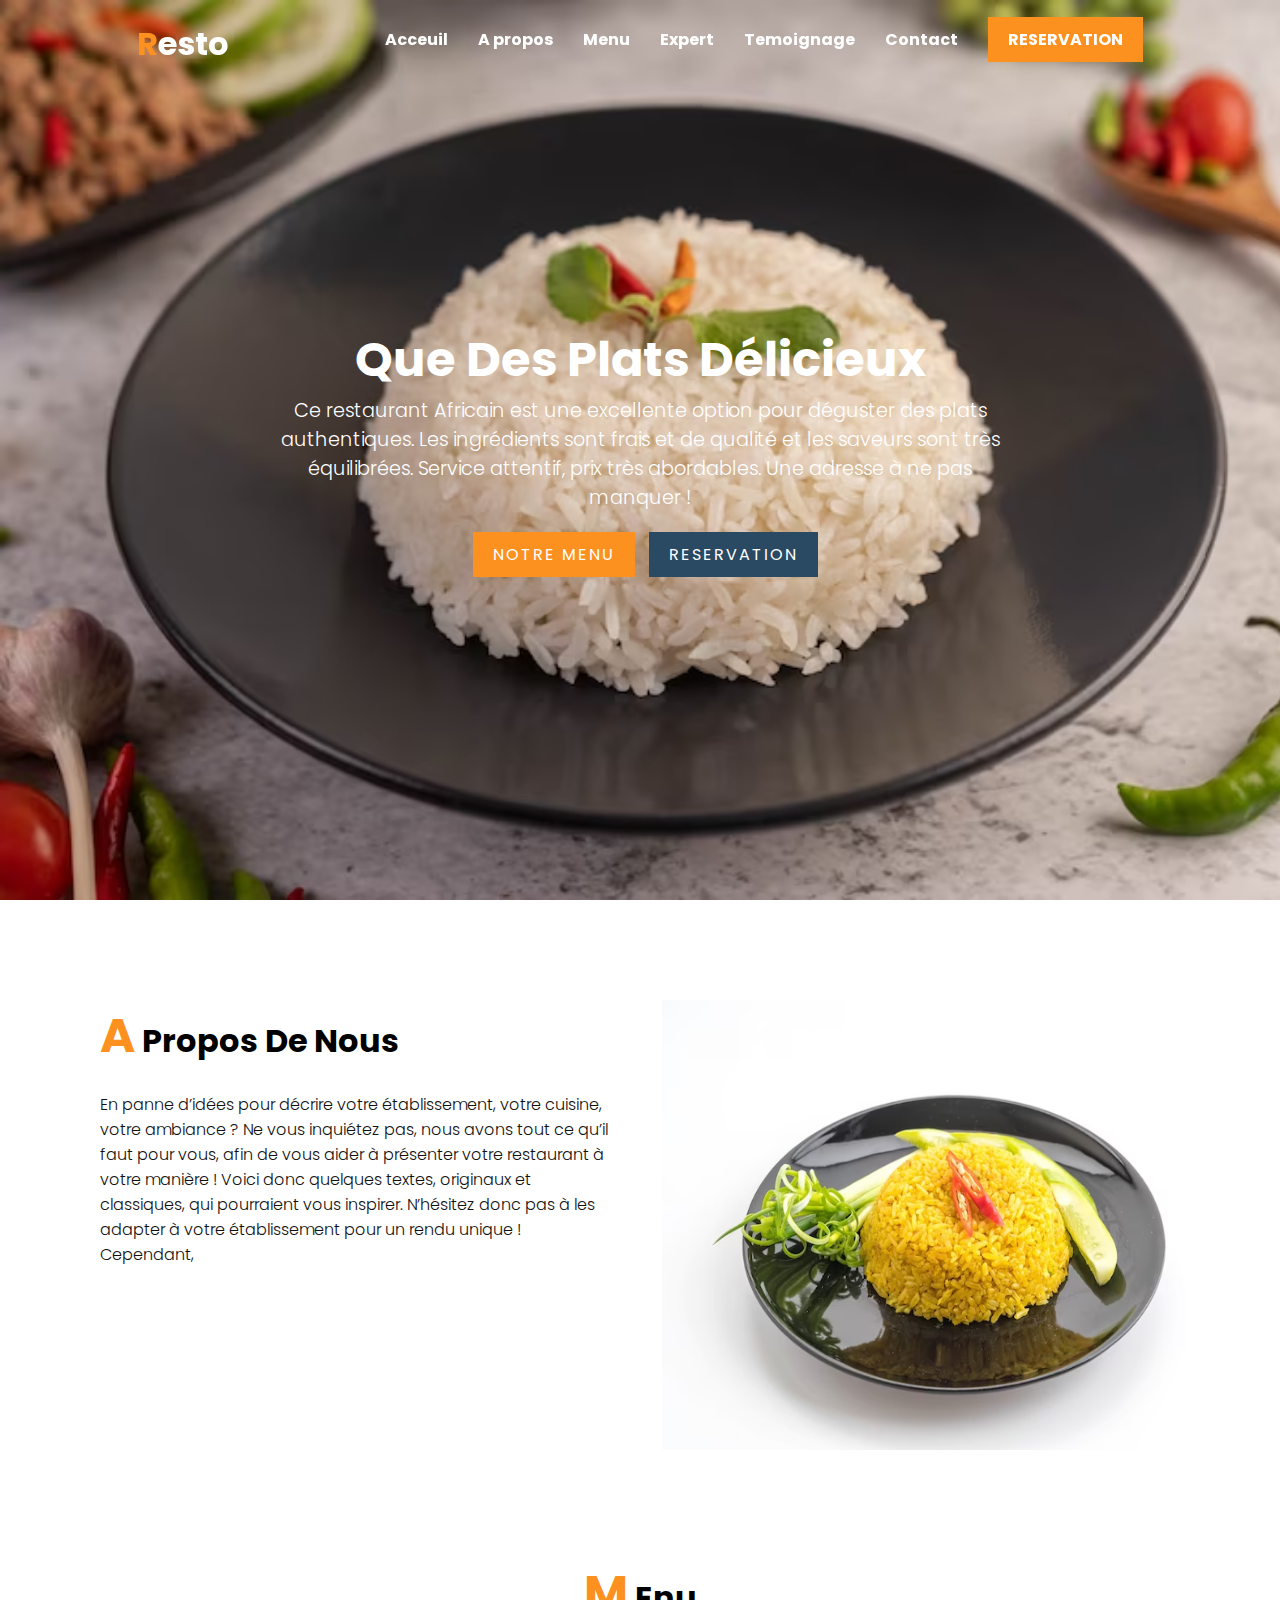
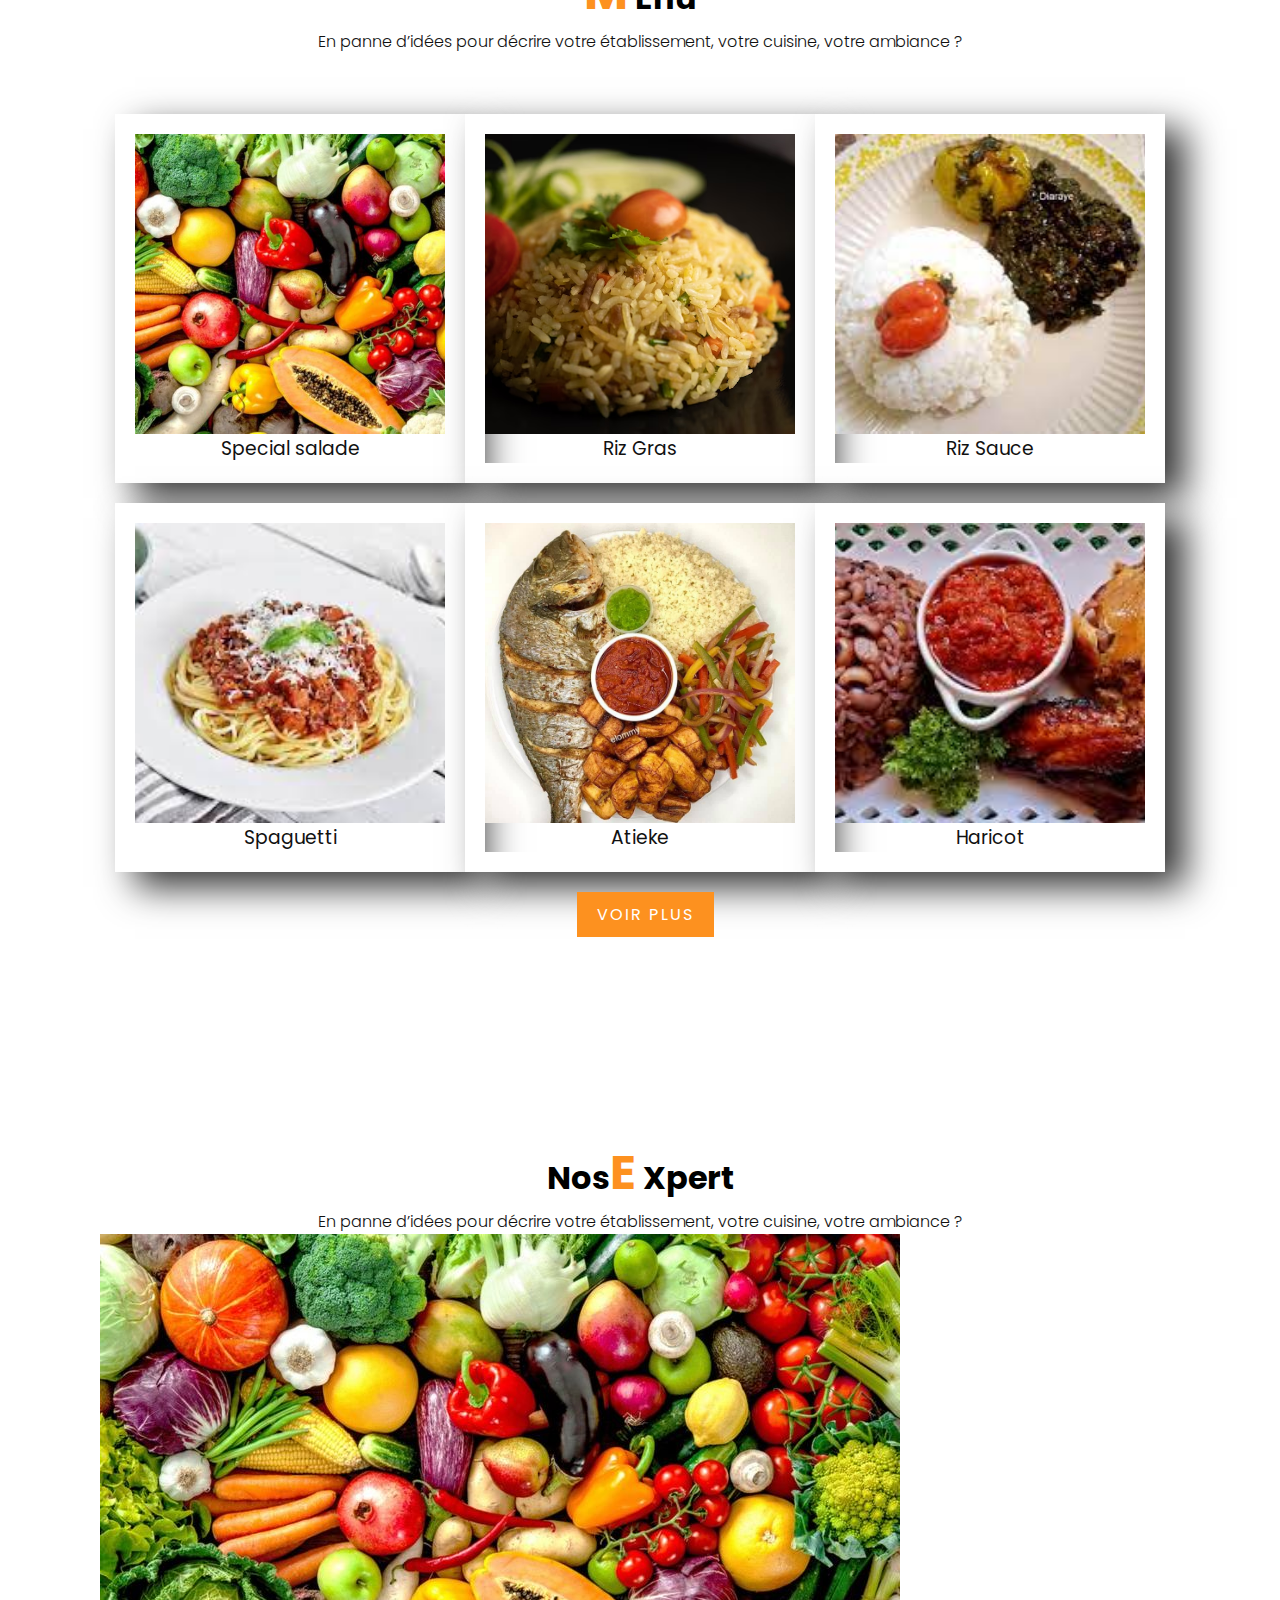
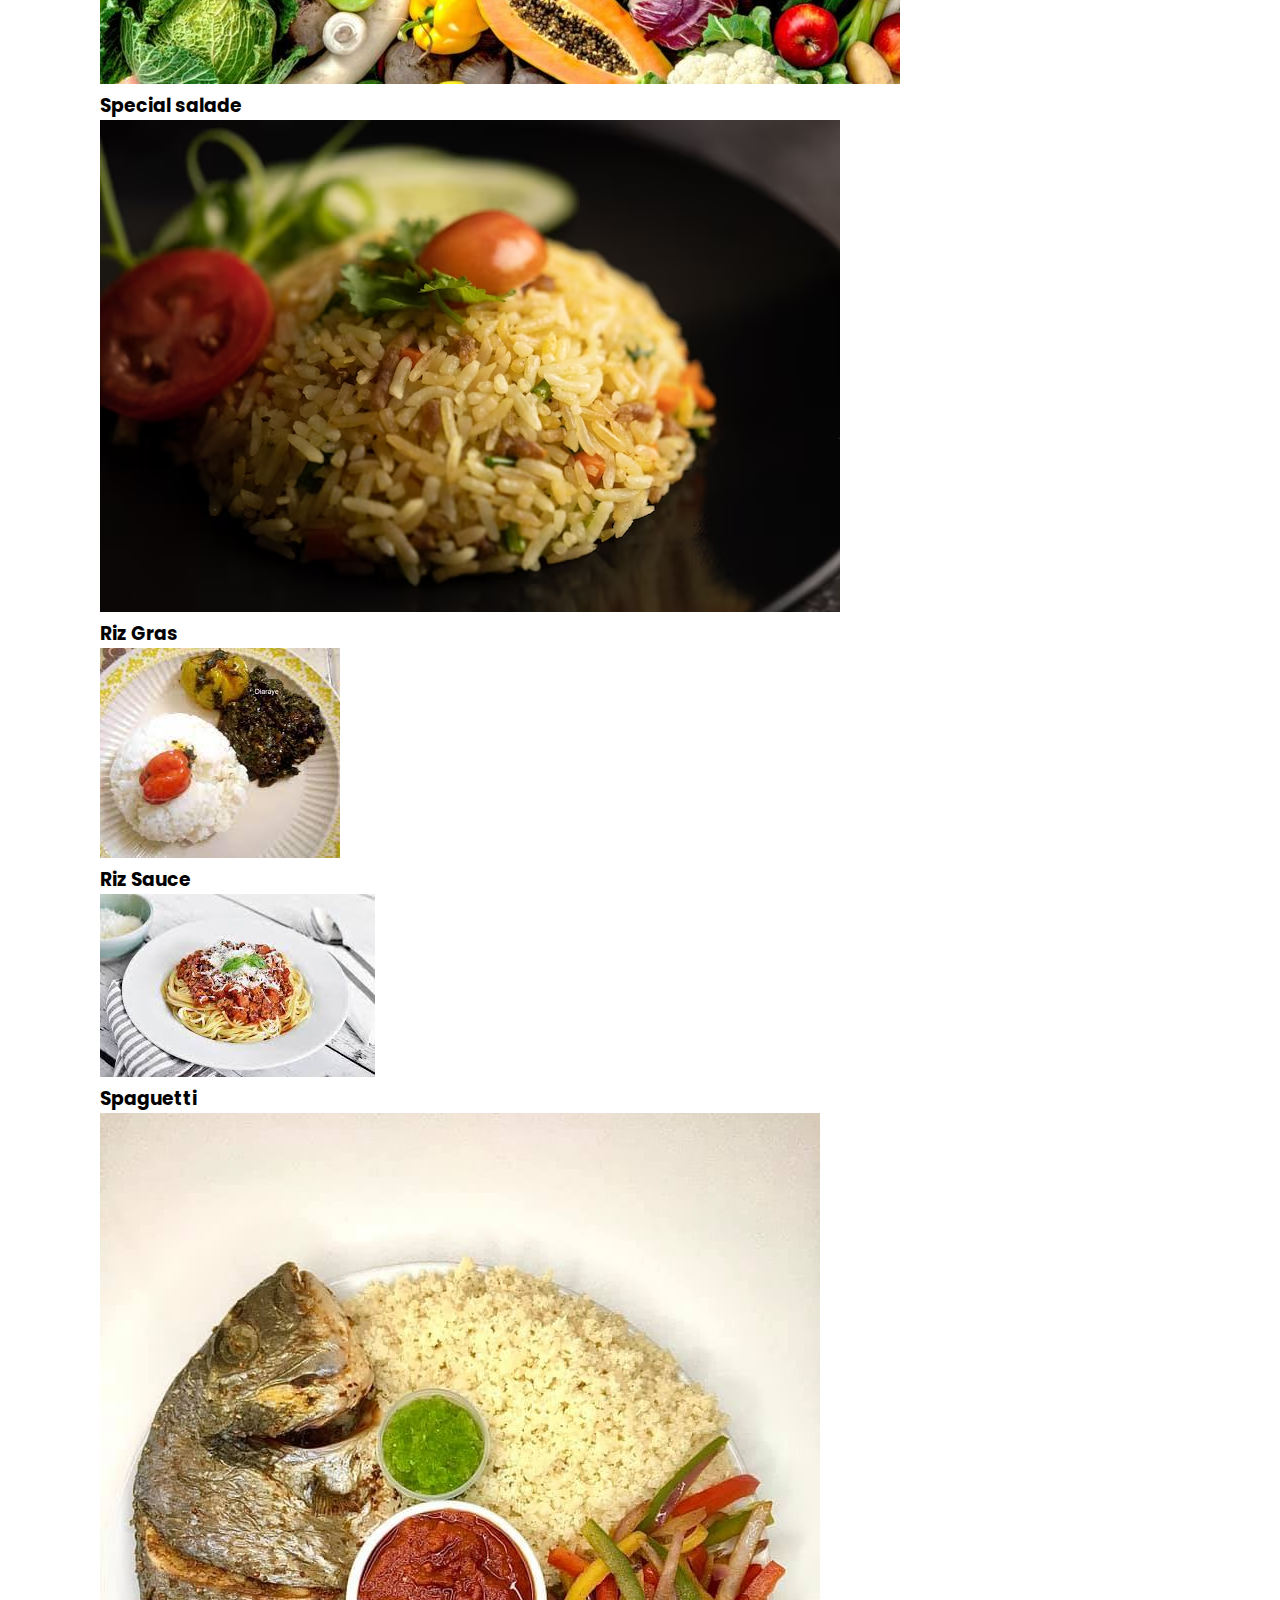
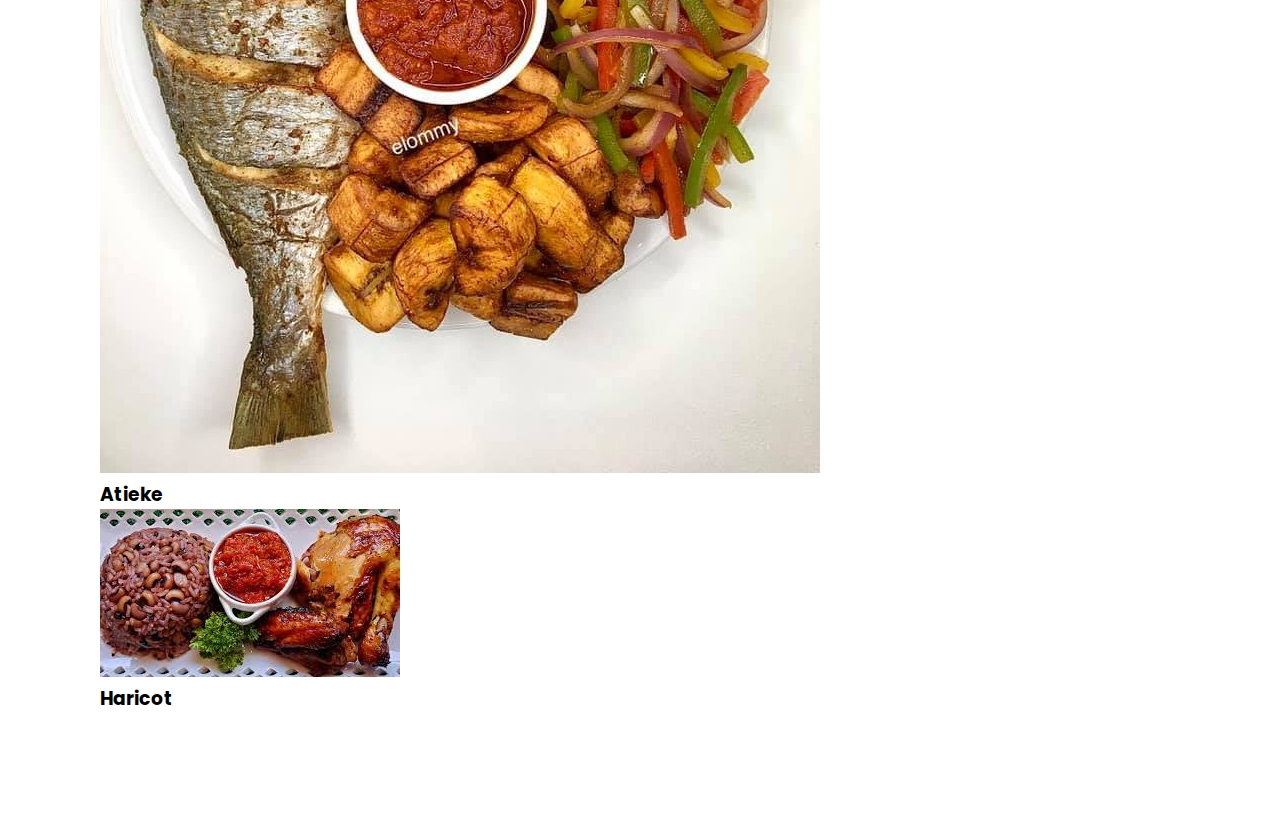
==== index.html @ b6ad1ed8 "project init" ====
<!DOCTYPE html>
<html lang="en">
<head>
    <meta charset="UTF-8">
    <meta name="viewport" content="width=device-width, initial-scale=1.0">
    <link rel="stylesheet" href="style.css">
    <link rel="preconnect" href="https://fonts.googleapis.com">
    <link rel="preconnect" href="https://fonts.gstatic.com" crossorigin>
    <link href="https://fonts.googleapis.com/css2?family=Poppins:wght@200;300;400;500;600;700&display=swap" rel="stylesheet">
    <title>Resto</title>
</head>
<body>

    <header>
        <a href="#" class="logo"><span>R</span>esto</a>
        <ul class="navbar">
            <li><a href="#">Acceuil</a></li>
            <li><a href="#">A propos</a></li>
            <li><a href="#">Menu</a></li>
            <li><a href="#">Expert</a></li>
            <li><a href="#">Temoignage</a></li>            
            <li><a href="#">Contact</a></li>            
            <a href="#" class="btn-reserve">Reservation</a>
        </ul>
    </header>
    <section class="banniere" id="banniere">
        <div class="contenu">
            <h2>Que des plats Délicieux</h2>
            <p>Ce restaurant Africain est une excellente option pour déguster des plats authentiques. Les ingrédients sont frais et de qualité et les saveurs sont très équilibrées. Service attentif, prix très abordables. Une adresse à ne pas manquer !</p>
            <a href="#" class="btn-1">Notre Menu</a>
            <a href="#" class="btn-2">Reservation</a>
        </div>
    </section>
    <section class="apropos" id="apropos">
        <div class="row">
            <div class="col50">
                <h2 class="titre-text"><span>A</span> propos De Nous</h2>
                <p>En panne d’idées pour décrire votre établissement, votre cuisine, votre ambiance ? Ne vous inquiétez pas, nous avons tout ce qu’il faut pour vous, afin de vous aider à présenter votre restaurant à votre manière ! Voici donc quelques textes, originaux et classiques, qui pourraient vous inspirer. N’hésitez donc pas à les adapter à votre établissement pour un rendu unique ! Cependant,</p>
            </div>
            <div class="col50">
                <div class="img" >
                    <img src="riz_jaune.avif" alt="image">
                </div>
            </div>
        </div>
    </section>
    <section class="menu" id="menu">
        <div class="titre">
            <h2 class="titre-text"><span>M</span> enu</h2>
            <p>En panne d’idées pour décrire votre établissement, votre cuisine, votre ambiance ? </p>
        </div>
        <div class="contenu">
            <div class="box">
                <div class="imbox">
                    <img src="dessert.jpg" alt="">
                </div>
                <div class="text">
                    <h3>Special salade</h3>
                </div>
            </div>
            <div class="box">
                <div class="imbox">
                    <img src="riz.avif" alt="">
                </div>
                <div class="text">
                    <h3>Riz Gras </h3>
                </div>
            </div>
            <div class="box">
                <div class="imbox">
                    <img src="sauce feuille.jpg" alt="">
                </div>
                <div class="text">
                    <h3>Riz Sauce</h3>
                </div>
            </div>
            <div class="box">
                <div class="imbox">
                    <img src="spaguetti.jpg" alt="">
                </div>
                <div class="text">
                    <h3>Spaguetti</h3>
                </div>
            </div>
            <div class="box">
                <div class="imbox">
                    <img src="atieke.jpg" alt="">
                </div>
                <div class="text">
                    <h3>Atieke</h3>
                </div>
            </div>
            <div class="box">
                <div class="imbox">
                    <img src="haricot.jpg" alt="">
                </div>
                <div class="text">
                    <h3>Haricot</h3>
                </div>
            </div>
            <!-- <div class="box"> 
                    <img src="gonre.png" alt="">
                </div>
                <div class="text">
                    <h3>Du Gonré</h3>
                </div>
            </div>
            <div class="box">
                <div class="imbox">
                    <img src="gnonkon.jpg" alt="">
                </div>
                <div class="text">
                    <h3>Main loko</h3>
                </div>
            </div>-->
        </div>
        </div>
        </div>
    </div>
    <div class="titre">
        <a href="#" class="btn-1">Voir Plus</a>
    </div>
    </section>
    <section class="Expert" id="expert">
        <div class="titre">
            <h2 class="titre-text">Nos<span>E</span> xpert</h2>
            <p>En panne d’idées pour décrire votre établissement, votre cuisine, votre ambiance ? </p>
        </div>
        <div class="contenu">
            <div class="box">
                <div class="imbox">
                    <img src="dessert.jpg" alt="">
                </div>
                <div class="text">
                    <h3>Special salade</h3>
                </div>
            </div>
            <div class="box">
                <div class="imbox">
                    <img src="riz.avif" alt="">
                </div>
                <div class="text">
                    <h3>Riz Gras </h3>
                </div>
            </div>
            <div class="box">
                <div class="imbox">
                    <img src="sauce feuille.jpg" alt="">
                </div>
                <div class="text">
                    <h3>Riz Sauce</h3>
                </div>
            </div>
            <div class="box">
                <div class="imbox">
                    <img src="spaguetti.jpg" alt="">
                </div>
                <div class="text">
                    <h3>Spaguetti</h3>
                </div>
            </div>
            <div class="box">
                <div class="imbox">
                    <img src="atieke.jpg" alt="">
                </div>
                <div class="text">
                    <h3>Atieke</h3>
                </div>
            </div>
            <div class="box">
                <div class="imbox">
                    <img src="haricot.jpg" alt="">
                </div>
                <div class="text">
                    <h3>Haricot</h3>
                </div>
            </div>
        </div>
    </div>
    </div>
</div>


</body>
</html>
---- style.css ----
*{
    margin: 0;
    padding: 0;
    box-sizing: border-box;
    font-family: 'poppins', sans-serif;
    scroll-behavior: smooth;
}


p{
    font-weight: 300;
    color: #111;
}

header{
    position: fixed;
    top: 0%;
    left: 0%;
    padding: 20px 10px;
    width: 100%;
    z-index: 1;
    display: flex;
    justify-content: space-evenly;
    align-items: center;
    transition: 0.5s;

}

.logo{
     color: #fff;
    font-weight: bold;
    font-size: 2em;
    text-decoration: none;
}

.logo span{
    color: #fd911f ;
}

.navbar{
    display: flex;
    position: relative;  
}

.navbar li{
    list-style: none;   
}
.navbar a{
    color: #fff; 
    text-decoration: none;
    margin-left: 30px;
    font-weight: 700;

}
.btn-reserve{
    padding: 10px 20px;
    background: #fd911f;
    margin-top: -10px;
    text-transform: uppercase;  
}

.btn-reserve:hover{
    background: #d87718;
    transition: ease-out;
}

header .navbar li a:hover{
    color: #fd911f;
    border-bottom: 2px solid #fd911f ;
}

.banniere{
    position: relative;
    width: 100%;
    min-height: 100vh;
    display: flex;
    justify-content: center;
    align-items: center;
    background-image: url(riz_blanc.avif);
    background-size: cover;
}

.banniere .contenu{
    max-width: 70%;
    text-align: center;
}

.banniere .contenu h2{
    color: #fff;
    font-size: 3em;
    text-transform: capitalize;
}
.contenu p:nth-child(2){
    color: #fff;
    font-size: 1.2em;
}
.btn-1{
    font-size: 1em;
    color: #fff;
    background: #fd911f;
    padding: 10px 20px;
    display: inline-block;
    margin-top: 20px;
    text-transform: uppercase;
    text-decoration: none;
    letter-spacing: 2px;
    transition: 0.5s;
    margin-left: 10px;
}


.btn-2{
    font-size: 1em;
    color: #fff;
    background: #2a4963;
    padding: 10px 20px;
    display: inline-block;
    margin-top: 20px;
    text-transform: uppercase;
    text-decoration: none;
    letter-spacing: 2px;
    transition: 0.5s;
    margin-left: 10px;
}

.btn-1:hover{
    letter-spacing: 4px;
}

section{
    padding: 100px;
}

.row{
    position: relative;
    width: 100%;
    display: flex;
    justify-content: space-between;  
}
.row .col50{
    position:relative;
    width: 48%;
    justify-content: center;
    align-items: center;
}
.row .col50 h2{
    margin-bottom: 20px; 
}
.titre-text{
    color: #000;
    font-size: 2em;
    font-weight: 300px;
    text-transform: capitalize;
}

.titre-text span{
    color: #fd911f;
    font-size: 1.5em;
    font-weight: 700px;
}
.row .col50 img{
    height: 450px;
    width: 600px;
    position: relative;
}

.titre{
    display: flex;
    width: 100%;
    justify-content: center;
    align-items: center;
     flex-direction: column; 
}

.menu{
    margin-top: -100px;
}

.menu .contenu{
    display: flex;
    justify-content: center;
    flex-wrap:wrap;
    margin-top: 40px;
}

.menu .contenu .box{
    width: 350px;
    margin-top: 20px;
    border: 20px solid #fff;
    box-shadow: 20px 15px 35px rgba(0,0,0,0.8);
}

.menu .contenu .box .imbox{
    position: relative;
    width: 100%;
    height: 300px;
}

.menu .contenu .box .imbox img{
    position: relative;
    top:0;
    left: 0;
    width: 100%;
    height: 300px;
    object-fit: cover;

}

.menu .contenu .box .text{
    text-align: center;
    font-weight: 300px;
    color: #111;

}

.menu .contenu .box .text h3{
    font-weight: 400;
}
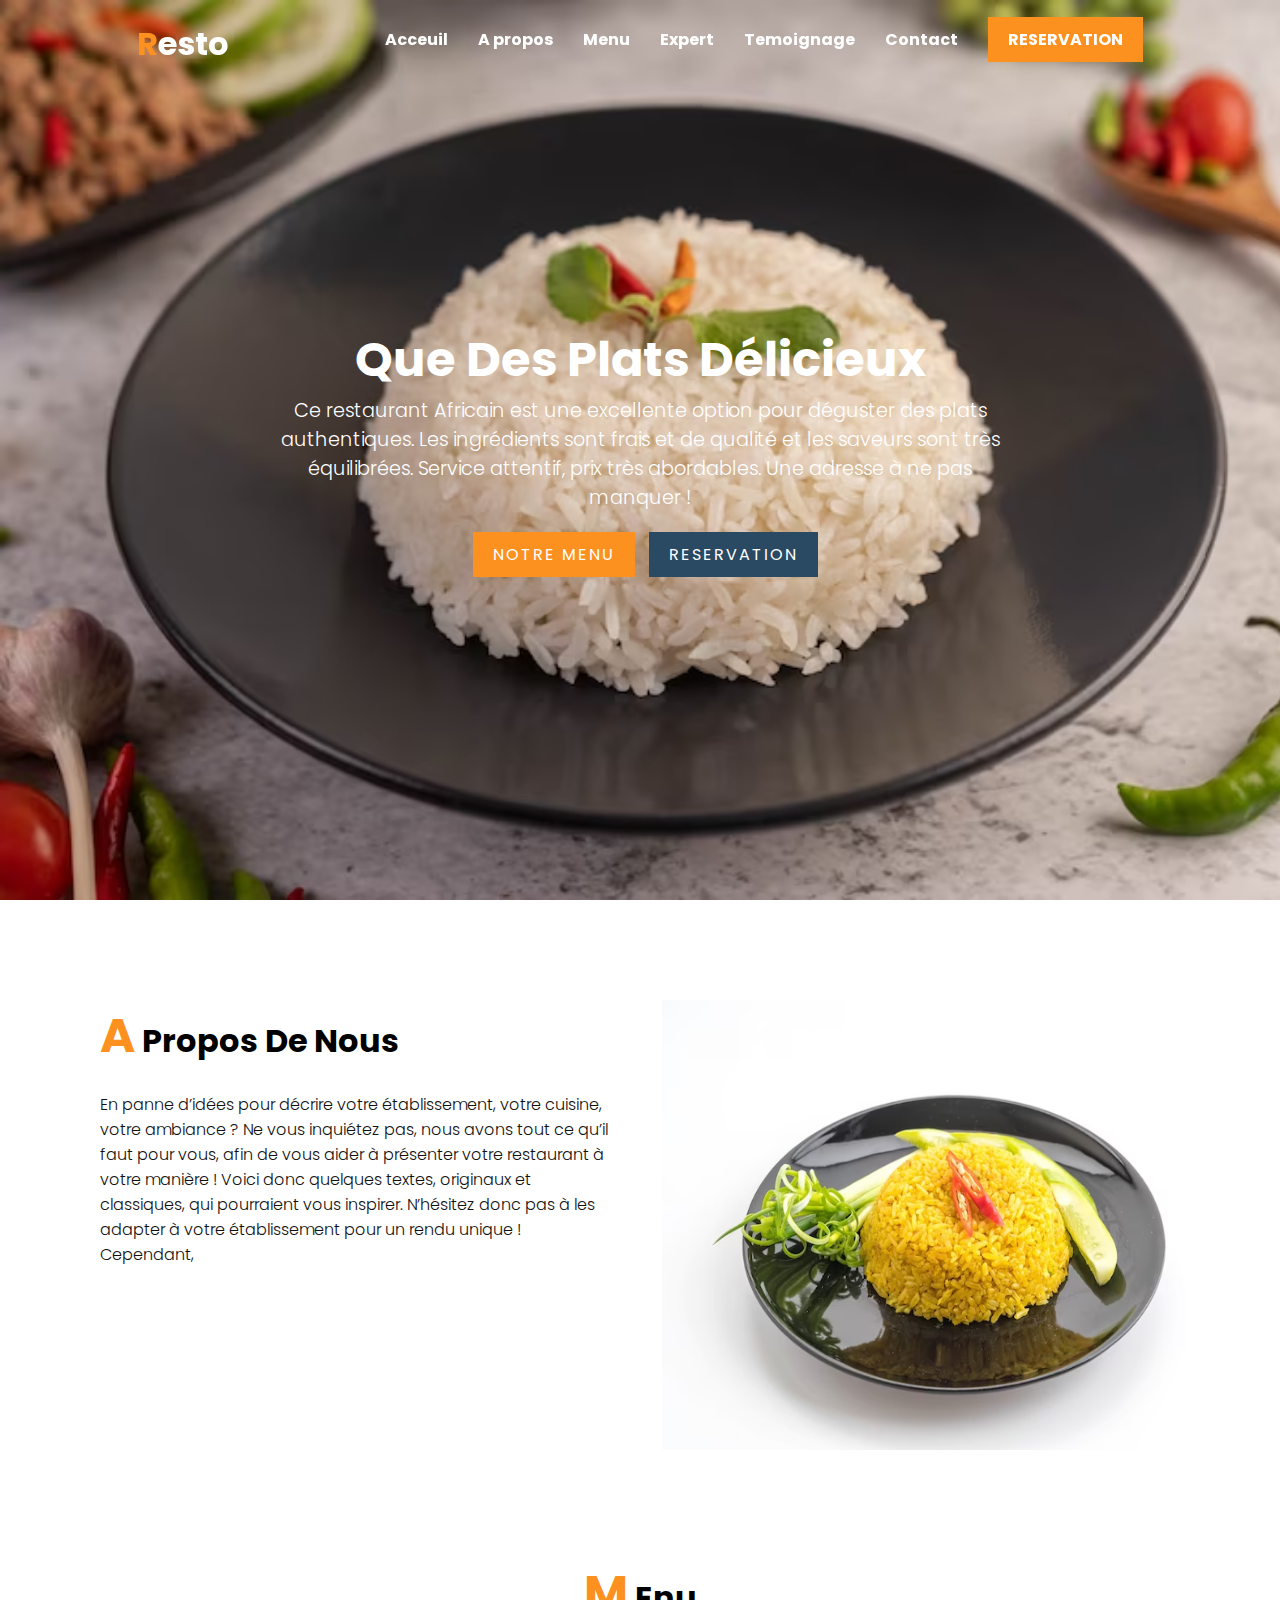
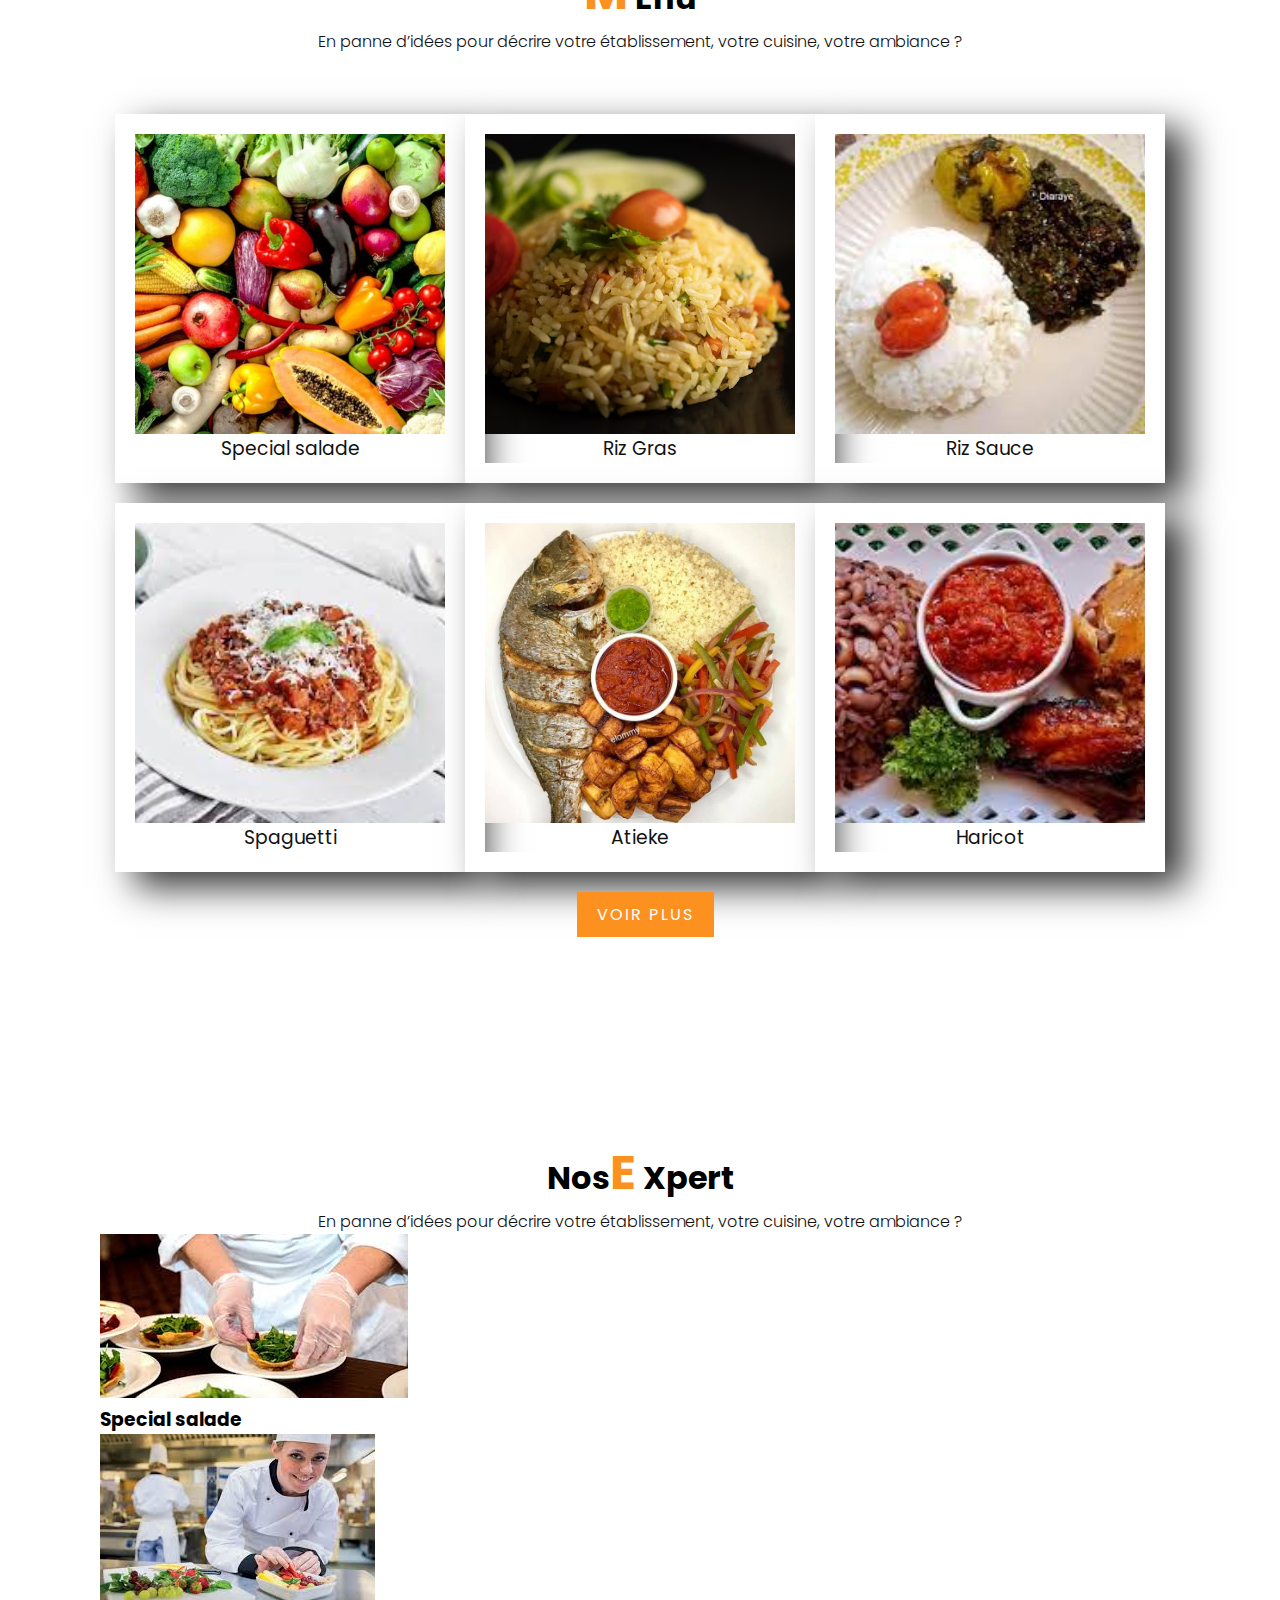
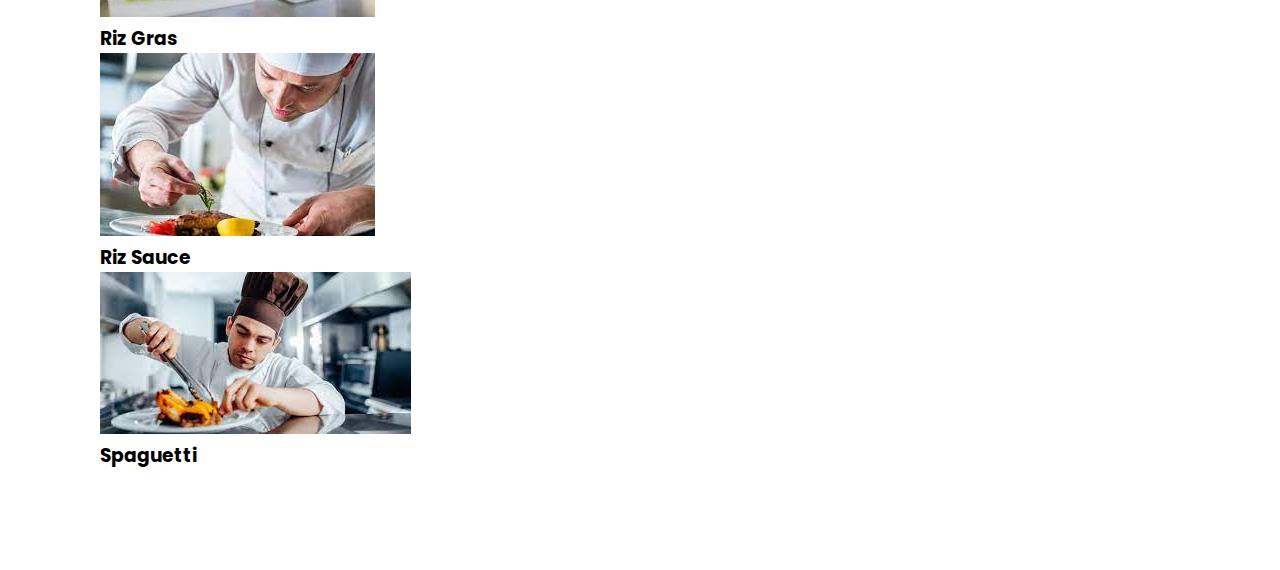
==== commit 4d596362: "changement de fichier" ====
--- a/index.html
+++ b/index.html
@@ -129,7 +129,7 @@
         <div class="contenu">
             <div class="box">
                 <div class="imbox">
-                    <img src="dessert.jpg" alt="">
+                    <img src="personne_1.jpg" alt="">
                 </div>
                 <div class="text">
                     <h3>Special salade</h3>
@@ -137,7 +137,7 @@
             </div>
             <div class="box">
                 <div class="imbox">
-                    <img src="riz.avif" alt="">
+                    <img src="personne_2.jpg" alt="">
                 </div>
                 <div class="text">
                     <h3>Riz Gras </h3>
@@ -145,7 +145,7 @@
             </div>
             <div class="box">
                 <div class="imbox">
-                    <img src="sauce feuille.jpg" alt="">
+                    <img src="personne_4.jpg" alt="">
                 </div>
                 <div class="text">
                     <h3>Riz Sauce</h3>
@@ -153,28 +153,13 @@
             </div>
             <div class="box">
                 <div class="imbox">
-                    <img src="spaguetti.jpg" alt="">
+                    <img src="personne_5.jpg" alt="">
                 </div>
                 <div class="text">
                     <h3>Spaguetti</h3>
                 </div>
             </div>
-            <div class="box">
-                <div class="imbox">
-                    <img src="atieke.jpg" alt="">
-                </div>
-                <div class="text">
-                    <h3>Atieke</h3>
-                </div>
-            </div>
-            <div class="box">
-                <div class="imbox">
-                    <img src="haricot.jpg" alt="">
-                </div>
-                <div class="text">
-                    <h3>Haricot</h3>
-                </div>
-            </div>
+            
         </div>
     </div>
     </div>
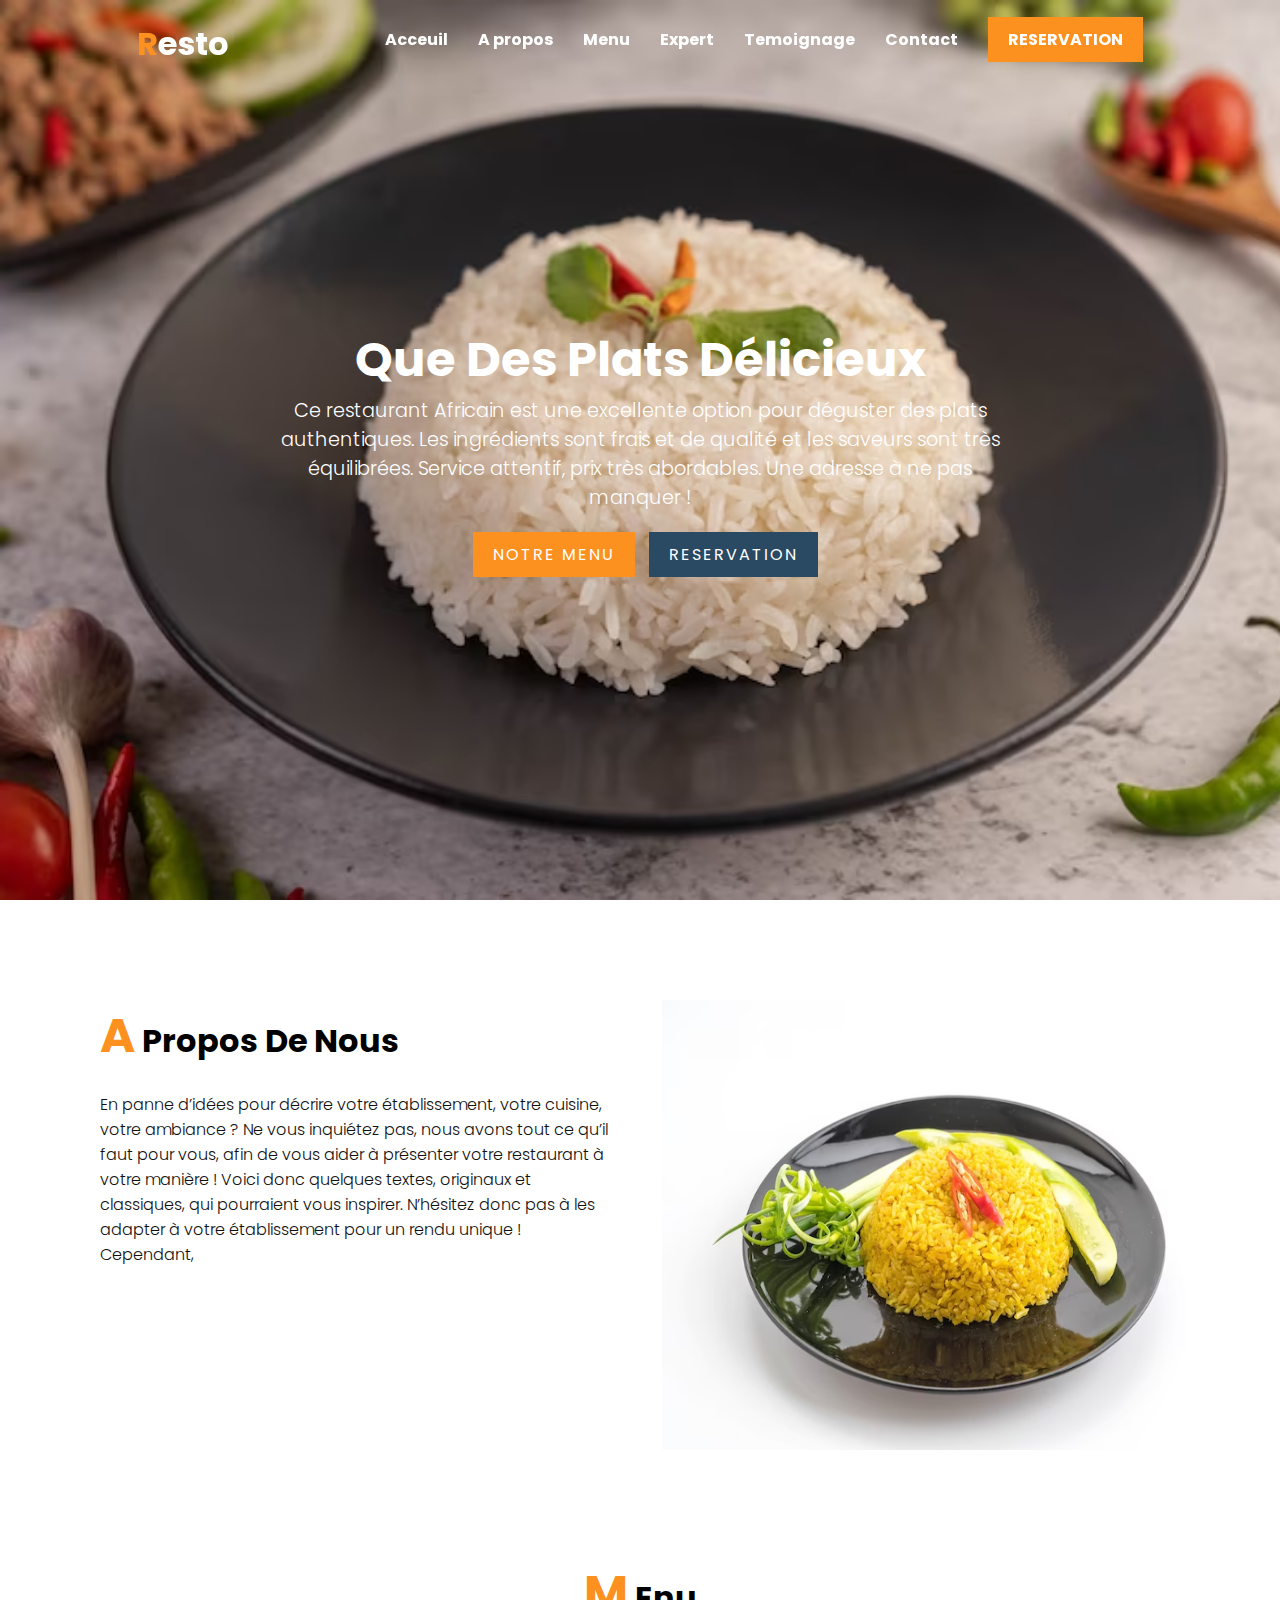
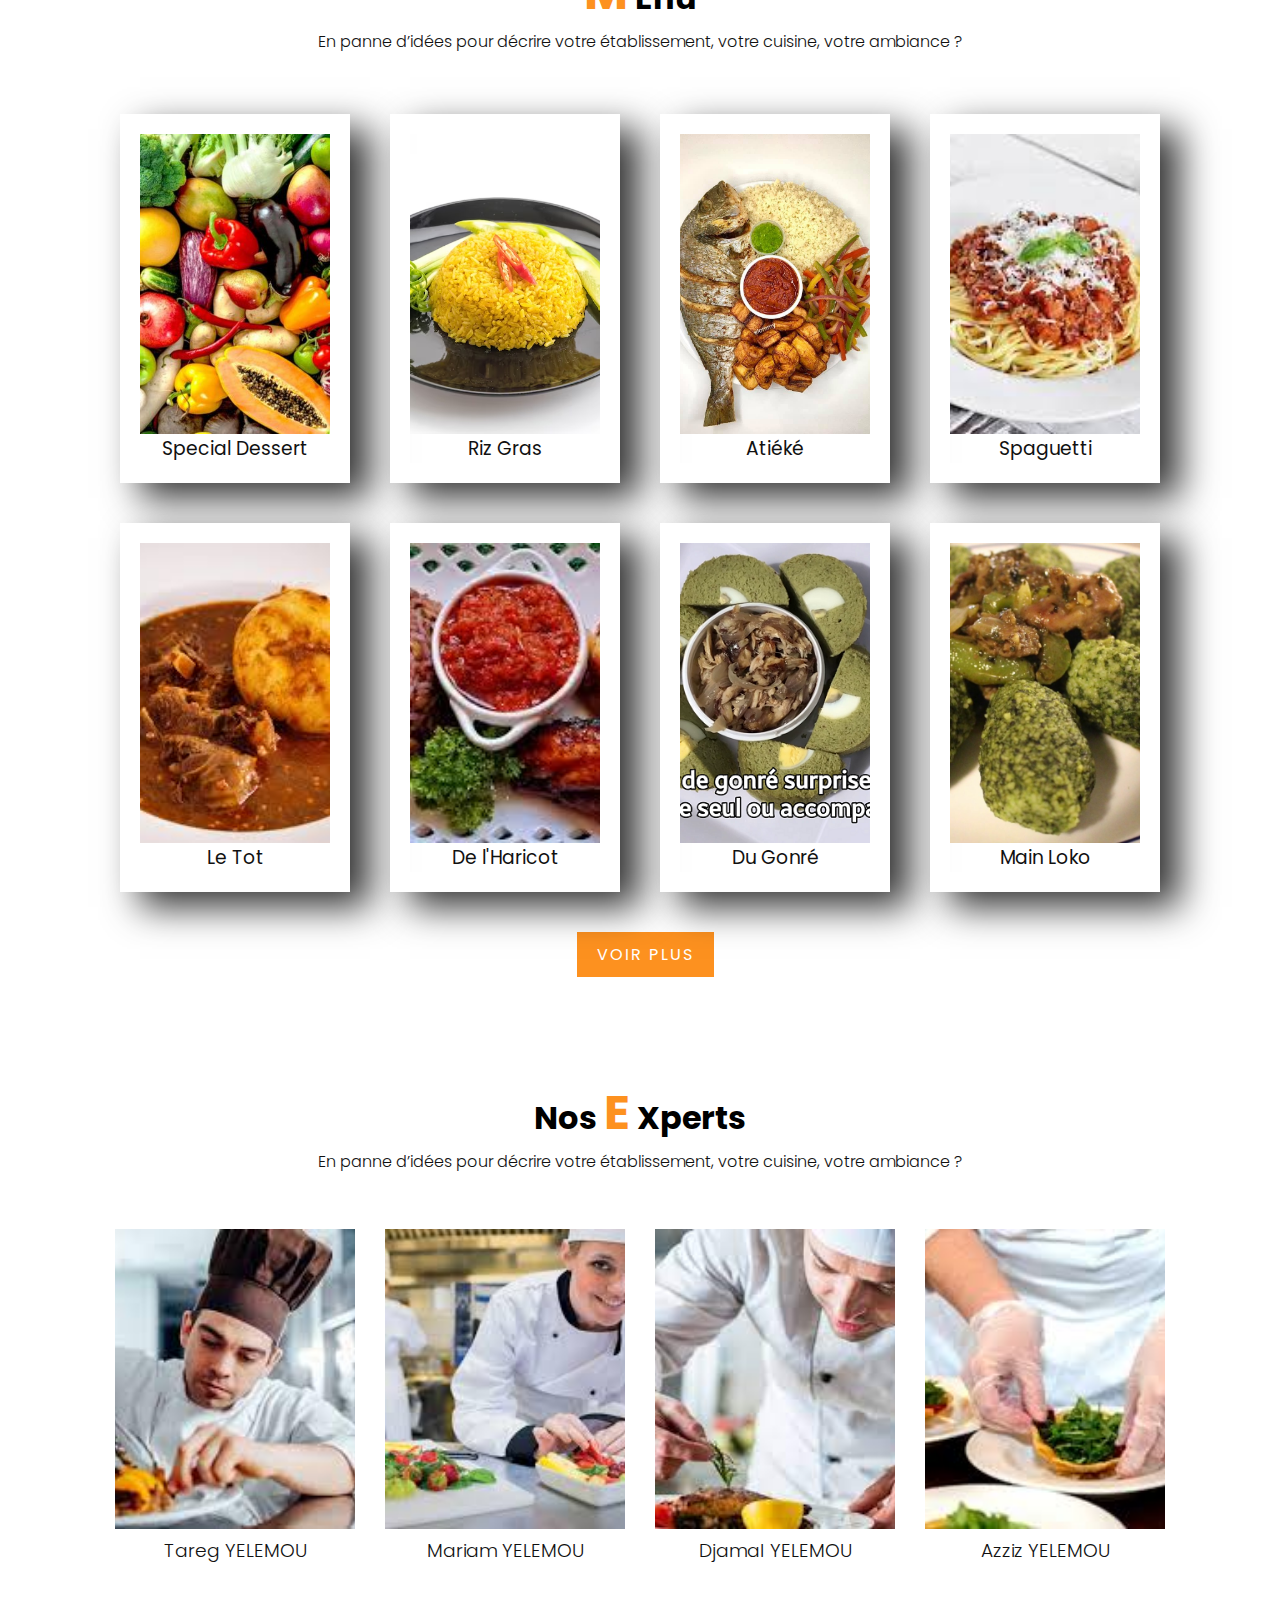
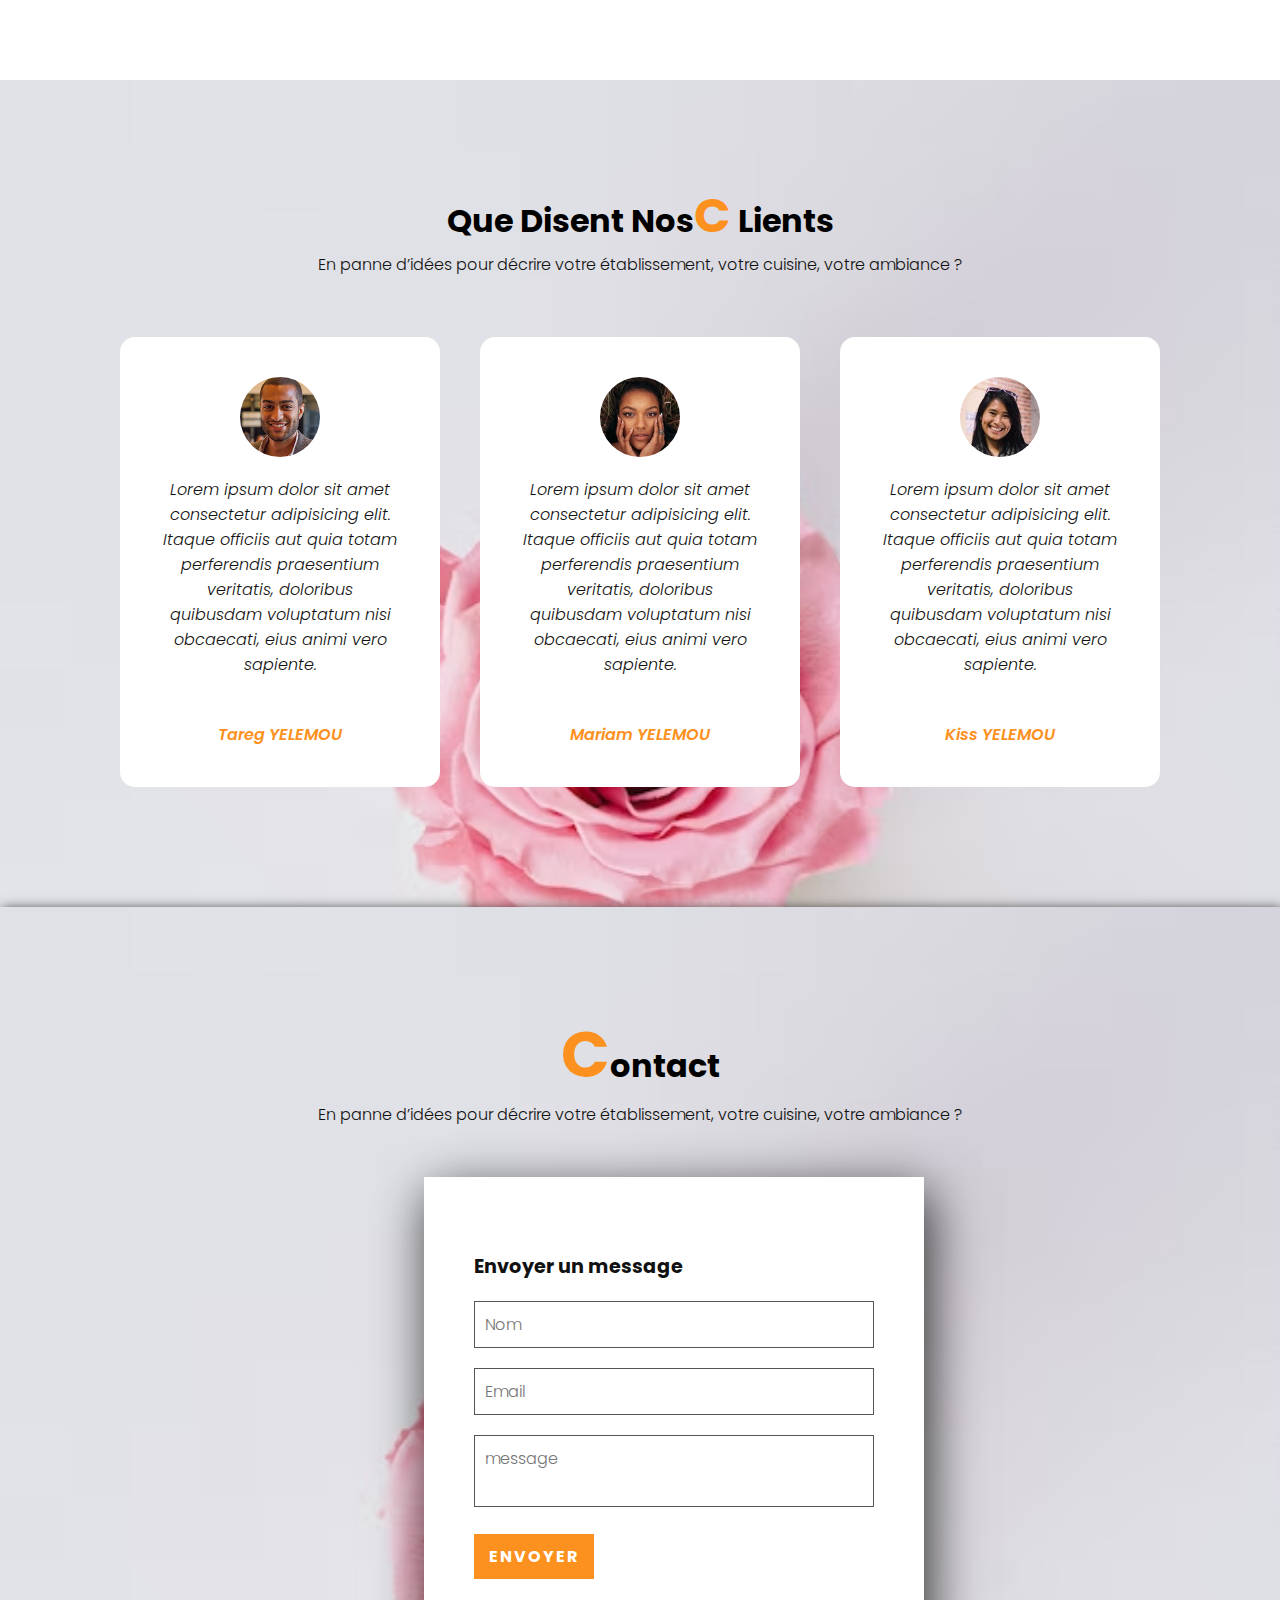
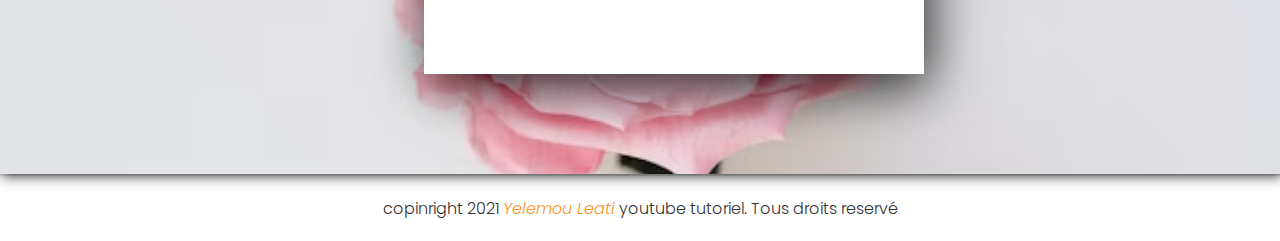
==== commit 303416e2: "ajout de photos" ====
--- a/index.html
+++ b/index.html
@@ -50,121 +50,197 @@
             <p>En panne d’idées pour décrire votre établissement, votre cuisine, votre ambiance ? </p>
         </div>
         <div class="contenu">
-            <div class="box">
+            <div class="row">
+            <div class="cols-lg-4 box">
                 <div class="imbox">
                     <img src="dessert.jpg" alt="">
                 </div>
                 <div class="text">
-                    <h3>Special salade</h3>
-                </div>
-            </div>
-            <div class="box">
-                <div class="imbox">
-                    <img src="riz.avif" alt="">
-                </div>
-                <div class="text">
-                    <h3>Riz Gras </h3>
-                </div>
-            </div>
-            <div class="box">
-                <div class="imbox">
-                    <img src="sauce feuille.jpg" alt="">
-                </div>
-                <div class="text">
-                    <h3>Riz Sauce</h3>
-                </div>
-            </div>
-            <div class="box">
+                    <h3>Special Dessert</h3>
+                </div>
+            </div>
+            <div class=" cols-lg-4 box">
+                <div class="imbox">
+                    <img src="riz_jaune.avif" alt="">
+                </div>
+                <div class="text">
+                    <h3>Riz Gras</h3>
+                </div>
+            </div>
+            <div class=" cols-lg-4 box">
+                <div class="imbox">
+                    <img src="atieke.jpg" alt="">
+                </div>
+                <div class="text">
+                    <h3>Atiéké</h3>
+                </div>
+            </div>
+            <div class=" cols-lg-4 box">
                 <div class="imbox">
                     <img src="spaguetti.jpg" alt="">
                 </div>
                 <div class="text">
                     <h3>Spaguetti</h3>
                 </div>
-            </div>
-            <div class="box">
-                <div class="imbox">
-                    <img src="atieke.jpg" alt="">
-                </div>
-                <div class="text">
-                    <h3>Atieke</h3>
-                </div>
-            </div>
-            <div class="box">
-                <div class="imbox">
-                    <img src="haricot.jpg" alt="">
-                </div>
-                <div class="text">
-                    <h3>Haricot</h3>
-                </div>
-            </div>
-            <!-- <div class="box"> 
-                    <img src="gonre.png" alt="">
-                </div>
-                <div class="text">
-                    <h3>Du Gonré</h3>
-                </div>
-            </div>
-            <div class="box">
-                <div class="imbox">
-                    <img src="gnonkon.jpg" alt="">
-                </div>
-                <div class="text">
-                    <h3>Main loko</h3>
-                </div>
-            </div>-->
-        </div>
-        </div>
-        </div>
-    </div>
-    <div class="titre">
+            </div>      
+        </div>
+        <div class="row">
+        <div class="cols-lg-4 box">
+            <div class="imbox">
+                <img src="tot.jpg" alt="">
+            </div>
+            <div class="text">
+                <h3>Le Tot</h3>
+            </div>
+        </div>      
+        <div class="cols-lg-4 box">
+            <div class="imbox">
+                <img src="haricot.jpg" alt="">
+            </div>
+            <div class="text">
+                <h3>De l'Haricot</h3>
+            </div>
+        </div>  
+        <div class="cols-lg-4 box">
+            <div class="imbox">
+                <img src="gonre.png" alt="">
+            </div>
+            <div class="text">
+                <h3>Du Gonré</h3>
+            </div>
+        </div>
+        <div class="cols-lg-4 box">
+            <div class="imbox">
+                <img src="gnonkon.jpg" alt="">
+            </div>
+            <div class="text">
+                <h3>Main Loko</h3>
+            </div>
+        </div>
+    </div>    
+    </div>
+    <div class="titre"> 
         <a href="#" class="btn-1">Voir Plus</a>
-    </div>
-    </section>
+    </div>       
+    </section>
+
+
+
+
     <section class="Expert" id="expert">
         <div class="titre">
-            <h2 class="titre-text">Nos<span>E</span> xpert</h2>
+            <h2 class="titre-text">Nos <span>E</span> xperts</h2>
             <p>En panne d’idées pour décrire votre établissement, votre cuisine, votre ambiance ? </p>
         </div>
         <div class="contenu">
-            <div class="box">
+        <div class="row">
+            <div class="cols-lg-4 box">
+                <div class="imbox">
+                    <img src="personne_5.jpg" alt="">
+                </div>
+                <div class="text">
+                    <h3>Tareg YELEMOU</h3>
+                </div>
+            </div>      
+            <div class="cols-lg-4 box">
+                <div class="imbox">
+                    <img src="personne_2.jpg" alt="">
+                </div>
+                <div class="text">
+                    <h3>Mariam YELEMOU</h3>
+                </div>
+            </div>  
+            <div class="cols-lg-4 box">
+                <div class="imbox">
+                    <img src="personne_4.jpg" alt="">
+                </div>
+                <div class="text">
+                    <h3>Djamal YELEMOU</h3>
+                </div>
+            </div>
+            <div class="cols-lg-4 box">
                 <div class="imbox">
                     <img src="personne_1.jpg" alt="">
                 </div>
                 <div class="text">
-                    <h3>Special salade</h3>
-                </div>
-            </div>
-            <div class="box">
-                <div class="imbox">
-                    <img src="personne_2.jpg" alt="">
-                </div>
-                <div class="text">
-                    <h3>Riz Gras </h3>
-                </div>
-            </div>
-            <div class="box">
-                <div class="imbox">
-                    <img src="personne_4.jpg" alt="">
-                </div>
-                <div class="text">
-                    <h3>Riz Sauce</h3>
-                </div>
-            </div>
-            <div class="box">
-                <div class="imbox">
-                    <img src="personne_5.jpg" alt="">
-                </div>
-                <div class="text">
-                    <h3>Spaguetti</h3>
-                </div>
-            </div>
-            
-        </div>
-    </div>
-    </div>
-</div>
-
-
+                    <h3>Azziz YELEMOU</h3>
+                </div>
+            </div>
+
+        </div>    
+        </div>
+    </div>
+</section>
+    <section class="Temoignage" id="temoignage">
+        <div class="titre blanc">
+            <h2 class="titre-text">Que Disent Nos<span>C</span> lients</h2>
+            <p>En panne d’idées pour décrire votre établissement, votre cuisine, votre ambiance ? </p>
+        </div>
+        <div class="contenu">
+        <div class="row">
+            <div class="cols-lg-4 box">
+                <div class="imbox">
+                    <img src="dave.jpg" alt="">
+                </div>
+                <div class="text">
+                    <p>Lorem ipsum dolor sit amet consectetur adipisicing elit. Itaque officiis aut quia totam perferendis praesentium veritatis, doloribus quibusdam voluptatum nisi obcaecati, eius animi vero sapiente.</p><br>
+                    <h3>Tareg YELEMOU</h3>
+                </div>
+            </div>      
+            <div class="cols-lg-4 box">
+                <div class="imbox">
+                    <img src="hannah.jpg" alt="">
+                </div>
+                <div class="text">
+                    <p>Lorem ipsum dolor sit amet consectetur adipisicing elit. Itaque officiis aut quia totam perferendis praesentium veritatis, doloribus quibusdam voluptatum nisi obcaecati, eius animi vero sapiente.</p><br>
+                    <h3>Mariam YELEMOU</h3>
+                </div>
+            </div>  
+            <div class="cols-lg-4 box">
+                <div class="imbox">
+                    <img src="customer-1.jpg" alt="">
+                </div>
+                <div class="text">
+                    <p>Lorem ipsum dolor sit amet consectetur adipisicing elit. Itaque officiis aut quia totam perferendis praesentium veritatis, doloribus quibusdam voluptatum nisi obcaecati, eius animi vero sapiente.</p><br>
+                    <h3>Kiss YELEMOU</h3>
+                </div>
+            </div> 
+
+        </div>
+        
+        </div>
+    </div>
+    </section>
+
+    <section class="contact" id="contact">
+        <div class="titre noir">
+            <h2 class="titre-text"><span>C</span>ontact</h2>
+            <p>En panne d’idées pour décrire votre établissement, votre cuisine, votre ambiance ?</p>
+        </div>
+        <div class="contactform">
+            <h3>Envoyer un message</h3>
+            <div class="inputboite">
+                <input type="text" placeholder="Nom">
+            </div>
+            <div class="inputboite">
+                <input type="text" placeholder="Email">
+            </div>
+            <div class="inputboite">
+                <textarea placeholder="message"></textarea>
+            </div>
+            <div class="inputboite">
+                <input type="Submit" value="Envoyer">
+            </div>
+        </div>
+    </section>
+    <div class="copinright">
+        <p>copinright 2021 <a href="#">Yelemou Leati</a> youtube tutoriel. Tous droits reservé</p>
+    </div>
+    <script type="text/javascript">
+    window.addEventListener('scroll', function(){
+    const header =document.querySelector('header');
+    header.classList.toggle("sticky", window.scrollY > 0);
+});
+</script>
 </body>
 </html>--- a/style.css
+++ b/style.css
@@ -169,7 +169,7 @@
     width: 100%;
     justify-content: center;
     align-items: center;
-     flex-direction: column; 
+    flex-direction: column; 
 }
 
 .menu{
@@ -185,7 +185,7 @@
 
 .menu .contenu .box{
     width: 350px;
-    margin-top: 20px;
+    margin: 20px;
     border: 20px solid #fff;
     box-shadow: 20px 15px 35px rgba(0,0,0,0.8);
 }
@@ -217,105 +217,353 @@
     font-weight: 400;
 }
 
-
-
-
-
-
-
-
-
-
-
-
-
-
-
-
-
-
-
-
-
-
-
-
-
-
-
-
-
-
-
-
-
-
-
-
-
-
-
-
-
-
-
-
-
-
-
-
-
-
-
-
-
-
-
-
-
-
-
-
-
-
-
-
-
-
-
-
-
-
-
-
-
-
-
-
-
-
-
-
-
-
-
-
-
-
-
-
-
-
-
-
-
-
-
-
-
-
-
-
-
-
-
+.Expert{
+    margin-top: -100px;
+}
+
+.Expert .contenu{
+    display: flex;
+    flex-wrap: wrap;
+    justify-content: center;
+    margin-top: 40px;
+}
+.Expert .contenu .box{
+    width: 250px;
+    margin: 15px;
+}
+
+.Expert .contenu .imbox img{
+    position: relative;
+    width: 100%;
+    height: 300px;
+    top: 0;
+    left: 0;
+    object-fit: cover;
+}
+.Expert .contenu .box h3{
+    color: #111;
+    font-weight: 300;
+    text-align: center;
+}
+.Temoignage{
+    background-image: url(rose.avif);
+    background-size: cover;
+
+}
+
+.Temoignage .contenu{
+    display: flex;
+    margin-top: 40px;
+    width: 100%;
+    justify-content: center;
+    align-items: center;
+    flex-wrap: wrap;
+    flex-direction: row;
+}
+
+.Temoignage .contenu .box{
+    width: 340px;
+    margin: 20px;
+    background: #fff;
+    display: flex;
+    justify-content: center;
+    align-items: center;
+    flex-direction: column;
+    border-radius: 15px;
+    padding: 40px ;
+}
+
+.Temoignage .contenu .box .imbox{
+    width: 80px;
+    height: 80px;
+    border-radius: 50px;
+    position: relative;
+    margin-bottom: 20px;
+    overflow: hidden;
+}
+
+.Temoignage .contenu .box .imbox img{
+    position: relative;
+    width: 100%;
+    height: 100%;
+    top: 0;
+    left: 0;
+    object-fit: cover;
+    justify-content: center;
+    align-items: center;
+}
+
+.Temoignage .contenu .box .text{
+    text-align: center;
+    color: #666;
+    font-style: italic;
+}
+
+.Temoignage .contenu .box .text h3{
+    color: #fd911f;
+    margin-top: 20px;
+    font-size: 1em;
+    font-weight: 600;
+
+}
+.blanc .titre-text{
+    /* color: #fff; */
+}
+.blanc .titre-text
+.blanc p{
+    color: #fff;
+}
+
+.contact{
+    background-image: url(rose.avif);
+    background-size: cover;
+    box-shadow: 2px 2px 12px rgba(0,0,0,0.8);
+    width: 100%;
+    background-position: unset;
+}
+
+.contactform{
+    padding: 75px 50px;
+    background: #fff;
+    box-shadow: 5px 15px 50px rgba(0,0,0,0.8);
+    max-width: 500px;
+    margin-top: 50px;
+    justify-content: center;
+    align-items: center;
+    margin-left: 30%;
+}
+.contactform .inputboite{
+    position: relative;
+    width: 100%;
+    margin-bottom: 20px;
+}
+
+
+.contactform h3{
+    color: #111;
+    font-size: 1.2em;
+    margin-bottom: 20px;
+}
+.contactform .inputboite input,
+.contactform .inputboite textarea{
+    width: 100%;
+    border: 1px solid #555;
+    padding: 10px;
+    color: #111;
+    outline: none;
+    font-size: 16px;
+    font-weight: 300;
+    resize: none;
+  }
+  .contactform .inputboite input[type="Submit"]{
+    font-size: 1em;
+    font-weight: 700;
+    color: #fff;
+    background: #fd911f;
+    display: inline-block;
+    cursor: pointer;
+    text-transform: uppercase;
+    text-decoration: none;
+    letter-spacing: 2px;
+    outline: none;
+    border: none;
+    transition: 0.5s;
+    max-width: 120px;
+    align-items: center;
+    justify-content: center;
+  }
+.copinright{
+    padding: 20px 40px;
+    border-top: 2px solid rgba(0,0,0,0.1);
+    background: rgba(228,222,228,);
+    text-align:center ;
+}
+
+.copinright p:nth-child(1){
+    color: #333;
+}
+
+.copinright a {
+    color: #fd911f;
+    text-decoration: none;
+    font: weight 600px;
+    font-style:italic ;
+}
+
+.contact .titre-text span{
+    color: #fd911f;
+    font-size: 2em;
+}
+header .sticky{
+    background: #fff;
+    padding: 10px 10px;
+    box-shadow: 0px 5px 20px rgba(0,0,0,0.05);
+}
+
+
+
+
+
+
+
+
+
+
+
+
+
+
+
+
+
+
+
+
+
+
+
+
+
+
+
+
+
+
+
+
+
+
+
+
+
+
+
+
+
+
+
+
+
+
+
+
+
+
+
+
+
+
+
+
+
+
+
+
+
+
+
+
+
+
+
+
+
+
+
+
+
+
+
+
+
+
+
+
+
+
+
+
+
+
+
+
+
+
+
+
+
+
+
+
+
+
+
+
+
+
+
+
+
+
+
+
+
+
+
+
+
+
+
+
+
+
+
+
+
+
+
+
+
+
+
+
+
+
+
+
+
+
+
+
+
+
+
+
+
+
+
+
+
+
+
+
+
+
+
+
+
+
+
+
+
+
+
+
+
+
+
+
+
+
+
+
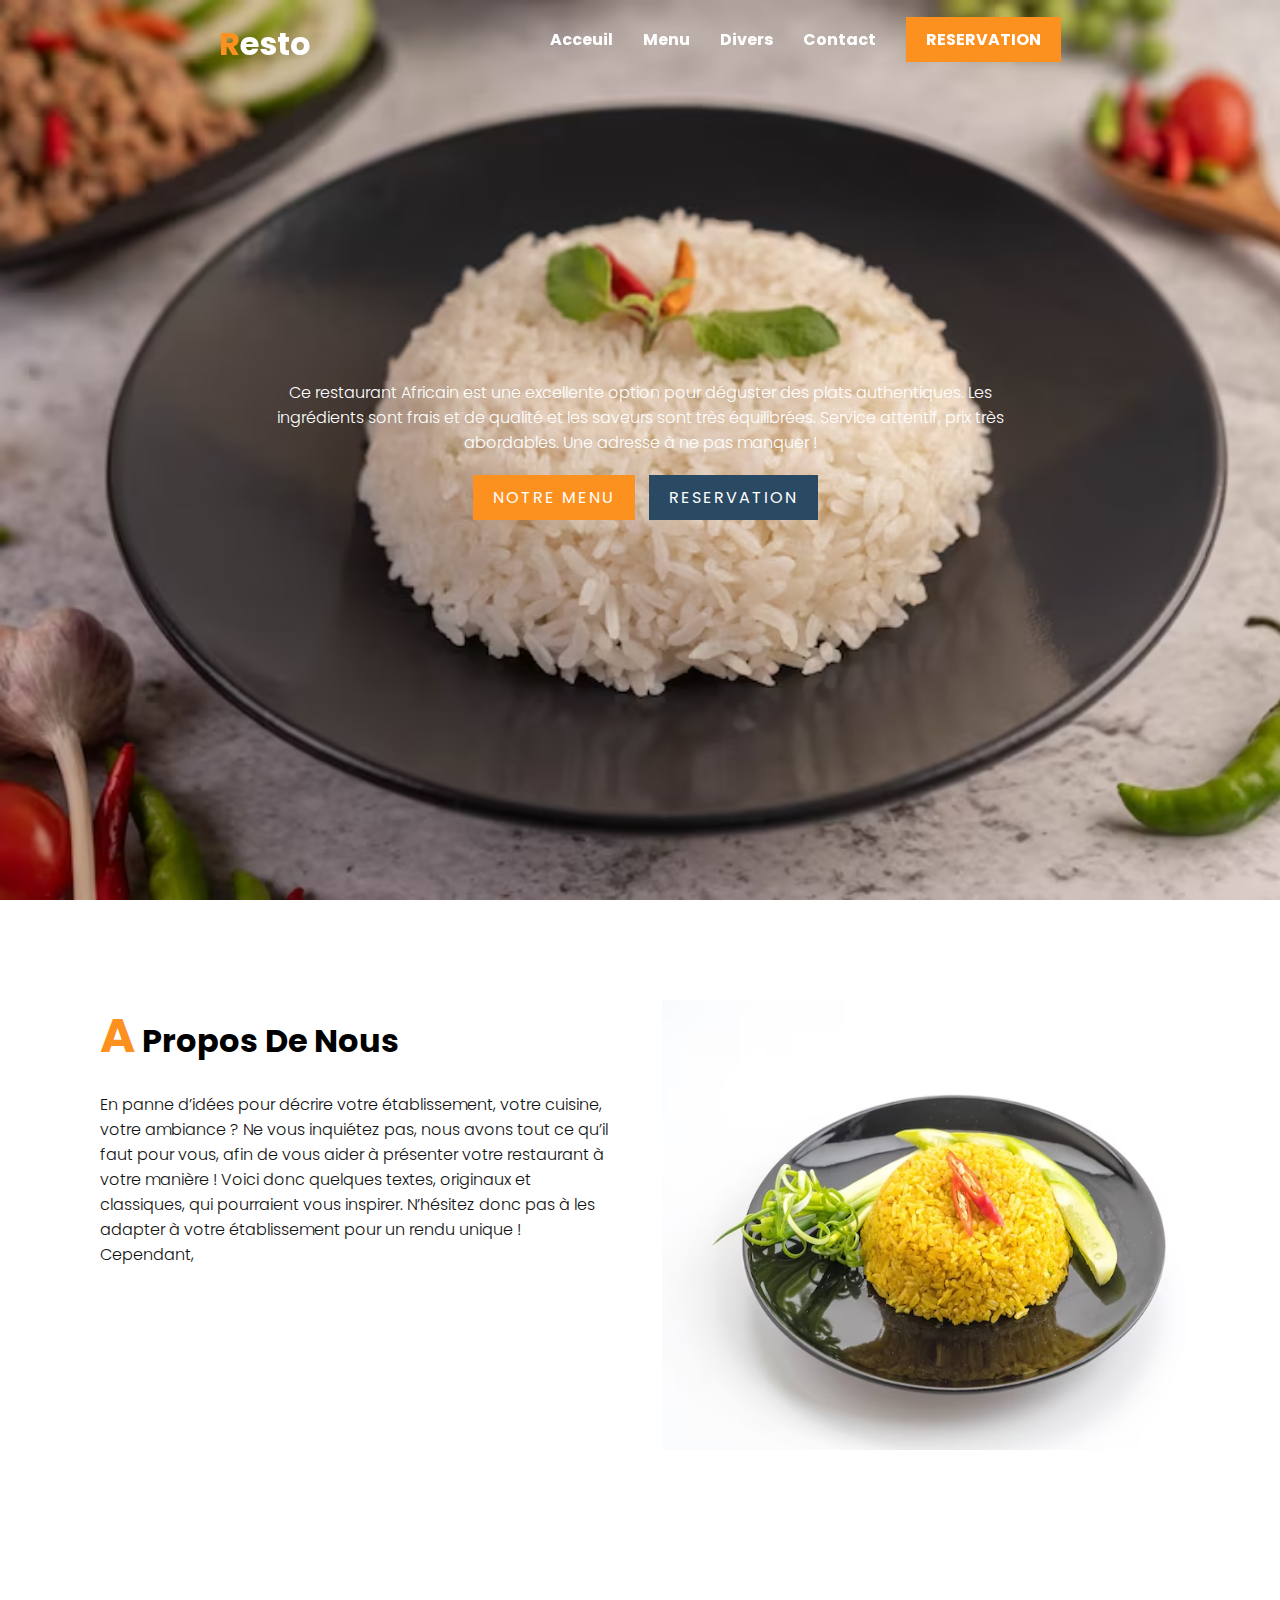
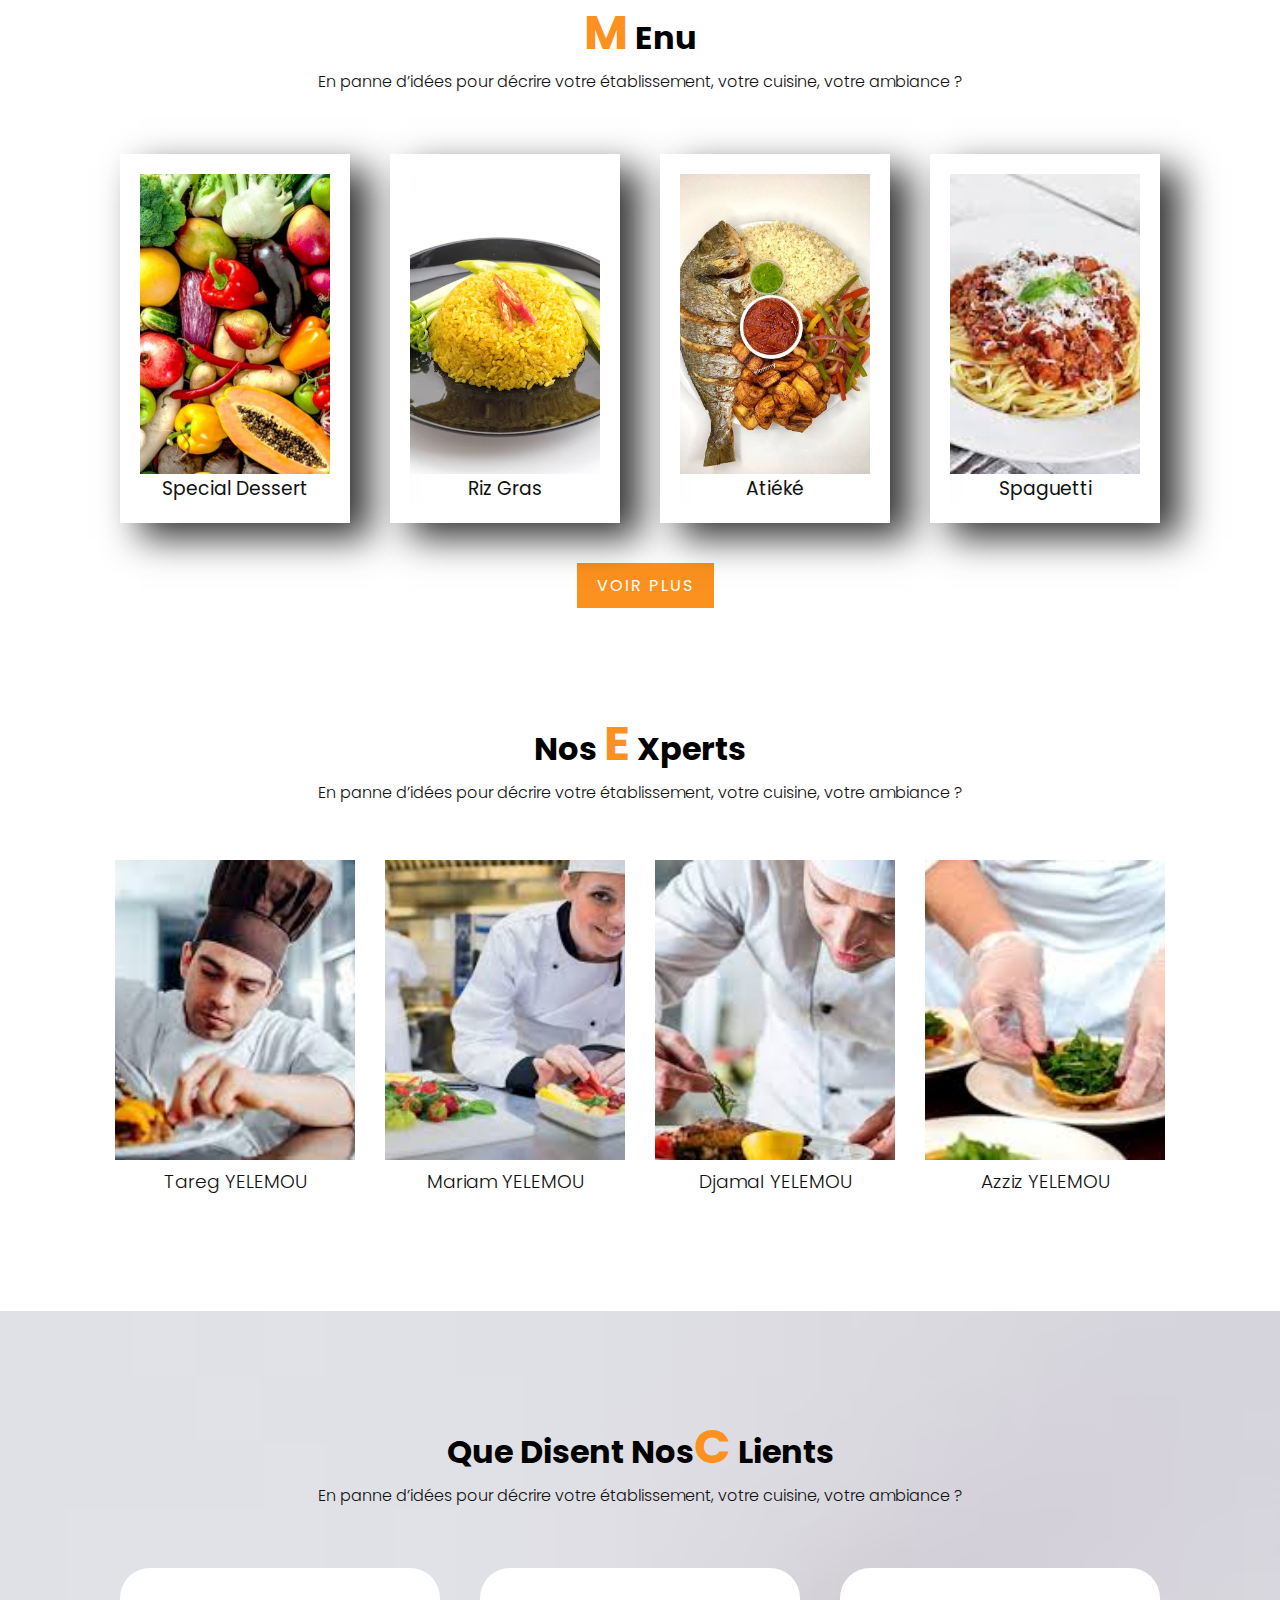
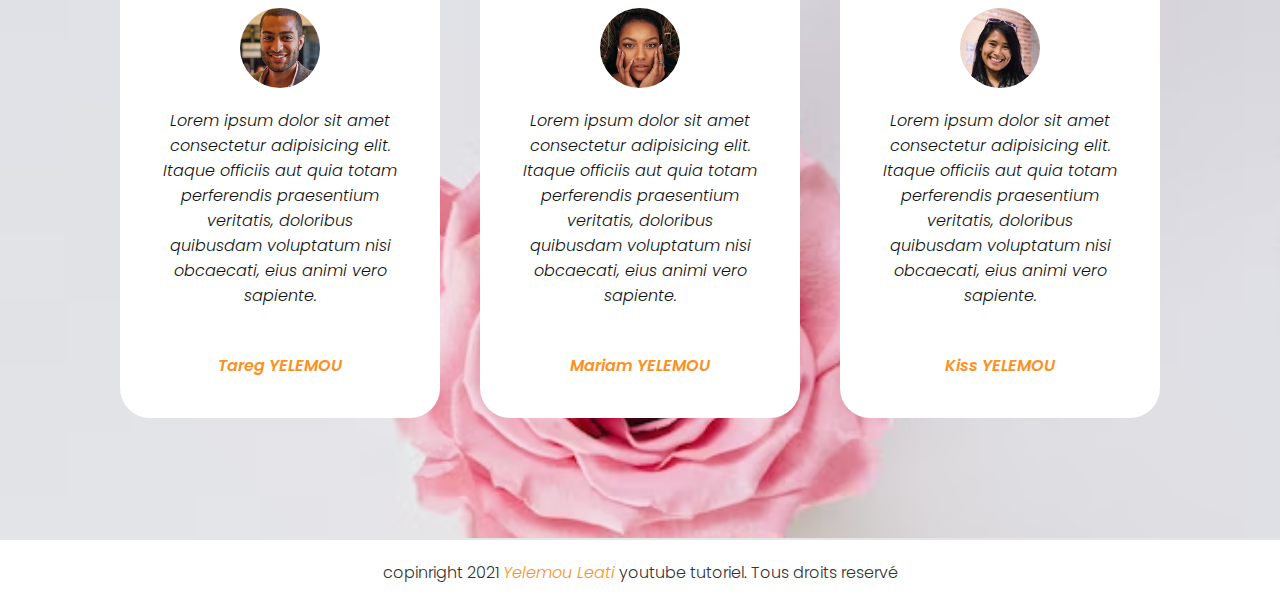
==== commit bbf7bcad: "page internes" ====
--- a/index.html
+++ b/index.html
@@ -12,20 +12,19 @@
 <body>
 
     <header>
-        <a href="#" class="logo"><span>R</span>esto</a>
+        <a href="#" class="logo" style="color: #fff;"><span>R</span>esto</a>
         <ul class="navbar">
-            <li><a href="#">Acceuil</a></li>
-            <li><a href="#">A propos</a></li>
-            <li><a href="#">Menu</a></li>
-            <li><a href="#">Expert</a></li>
-            <li><a href="#">Temoignage</a></li>            
-            <li><a href="#">Contact</a></li>            
-            <a href="#" class="btn-reserve">Reservation</a>
+            <li><a href="index.html" style="color: #fff;">Acceuil</a></li>
+            <!-- <li><a href="#">A propos</a></li> -->
+            <li><a href="Menu.html" style="color: #fff;">Menu</a></li>
+            <!-- <li><a href="#">Expert</a></li> -->
+            <li><a href="Aprpos.html" style="color: #fff;">Divers</a></li>             
+            <li><a href="contact.html" style="color: #fff;">Contact</a></li>            
+            <a href="#" class="btn-reserve" style="color: #fff;">Reservation</a>
         </ul>
     </header>
     <section class="banniere" id="banniere">
         <div class="contenu">
-            <h2>Que des plats Délicieux</h2>
             <p>Ce restaurant Africain est une excellente option pour déguster des plats authentiques. Les ingrédients sont frais et de qualité et les saveurs sont très équilibrées. Service attentif, prix très abordables. Une adresse à ne pas manquer !</p>
             <a href="#" class="btn-1">Notre Menu</a>
             <a href="#" class="btn-2">Reservation</a>
@@ -84,7 +83,7 @@
                 </div>
             </div>      
         </div>
-        <div class="row">
+        <!-- <div class="row"> 
         <div class="cols-lg-4 box">
             <div class="imbox">
                 <img src="tot.jpg" alt="">
@@ -116,7 +115,7 @@
             <div class="text">
                 <h3>Main Loko</h3>
             </div>
-        </div>
+        </div>-->
     </div>    
     </div>
     <div class="titre"> 
@@ -212,7 +211,7 @@
     </div>
     </section>
 
-    <section class="contact" id="contact">
+    <!-- <section class="contact" id="contact"> 
         <div class="titre noir">
             <h2 class="titre-text"><span>C</span>ontact</h2>
             <p>En panne d’idées pour décrire votre établissement, votre cuisine, votre ambiance ?</p>
@@ -231,7 +230,7 @@
             <div class="inputboite">
                 <input type="Submit" value="Envoyer">
             </div>
-        </div>
+        </div>-->
     </section>
     <div class="copinright">
         <p>copinright 2021 <a href="#">Yelemou Leati</a> youtube tutoriel. Tous droits reservé</p>
--- a/style.css
+++ b/style.css
@@ -27,7 +27,7 @@
 }
 
 .logo{
-     color: #fff;
+    color: #111;
     font-weight: bold;
     font-size: 2em;
     text-decoration: none;
@@ -36,6 +36,17 @@
 .logo span{
     color: #fd911f ;
 }
+.delice{
+    color: #111;
+    font-weight: bold;
+    font-size: 2em;
+    text-decoration: none;
+    text-align: center;
+}
+
+.delice span{
+    color: #fd911f;
+}
 
 .navbar{
     display: flex;
@@ -46,7 +57,7 @@
     list-style: none;   
 }
 .navbar a{
-    color: #fff; 
+    color: #111; 
     text-decoration: none;
     margin-left: 30px;
     font-weight: 700;
@@ -78,6 +89,9 @@
     align-items: center;
     background-image: url(riz_blanc.avif);
     background-size: cover;
+}
+.banniere p{
+    color: #fff;
 }
 
 .banniere .contenu{
@@ -173,7 +187,11 @@
 }
 
 .menu{
-    margin-top: -100px;
+     margin-top: -60px; 
+}
+.panne{
+    margin-top: -100px; 
+
 }
 
 .menu .contenu{
@@ -269,8 +287,30 @@
     justify-content: center;
     align-items: center;
     flex-direction: column;
-    border-radius: 15px;
+    border-radius: 30px;
     padding: 40px ;
+}
+.Video{
+    margin-left: 20%;
+}
+.deguster span{
+    color: #fd911f;
+}
+
+.deguster{
+    color: #111;
+    font-weight: bold;
+    font-size: 5em;
+    text-decoration: none;
+    text-align: center;
+    font-style: oblique;
+    font-size: xx-large;
+    margin-top: -10%;
+}
+.Ma{
+    text-align: center;
+    font-style: italic;
+    font-size: x-large;
 }
 
 .Temoignage .contenu .box .imbox{
@@ -334,7 +374,7 @@
 }
 .contactform .inputboite{
     position: relative;
-    width: 100%;
+    width: 100%; 
     margin-bottom: 20px;
 }
 
@@ -346,7 +386,7 @@
 }
 .contactform .inputboite input,
 .contactform .inputboite textarea{
-    width: 100%;
+    width: 100%; 
     border: 1px solid #555;
     padding: 10px;
     color: #111;
@@ -357,7 +397,7 @@
   }
   .contactform .inputboite input[type="Submit"]{
     font-size: 1em;
-    font-weight: 700;
+    font-weight: 700; 
     color: #fff;
     background: #fd911f;
     display: inline-block;
@@ -400,170 +440,189 @@
     box-shadow: 0px 5px 20px rgba(0,0,0,0.05);
 }
 
-
-
-
-
-
-
-
-
-
-
-
-
-
-
-
-
-
-
-
-
-
-
-
-
-
-
-
-
-
-
-
-
-
-
-
-
-
-
-
-
-
-
-
-
-
-
-
-
-
-
-
-
-
-
-
-
-
-
-
-
-
-
-
-
-
-
-
-
-
-
-
-
-
-
-
-
-
-
-
-
-
-
-
-
-
-
-
-
-
-
-
-
-
-
-
-
-
-
-
-
-
-
-
-
-
-
-
-
-
-
-
-
-
-
-
-
-
-
-
-
-
-
-
-
-
-
-
-
-
-
-
-
-
-
-
-
-
-
-
-
-
-
-
-
-
-
-
-
-
-
-
-
-
-
-
-
-
-
-
-
-
-
-
-
-
-
-
+.row{
+    display: flex;
+    box-sizing: border-box;
+}
+.footer{
+    background: #291010;
+    display: flex;
+    padding: 40px 20px;
+}
+.Service{
+    display: block;
+    color: #111;
+    margin-left: 50px;
+    background: #5a1616;
+}
+ .Service p{
+    color: #111;
+    justify-content: space-between;
+    margin-left: 20px;
+ }  
+
+
+
+
+
+
+
+
+
+
+
+
+
+
+
+
+
+
+
+
+
+
+
+
+
+
+
+
+
+
+
+
+
+
+
+
+
+
+
+
+
+
+
+
+
+
+
+
+
+
+
+
+
+
+
+
+
+
+
+
+
+
+
+
+
+
+
+
+
+
+
+
+
+
+
+
+
+
+
+
+
+
+
+
+
+
+
+
+
+
+
+
+
+
+
+
+
+
+
+
+
+
+
+
+
+
+
+
+
+
+
+
+
+
+
+
+
+
+
+
+
+
+
+
+
+
+
+
+
+
+
+
+
+
+
+
+
+
+
+
+
+
+
+
+
+
+
+
+
+
+
+
+
+
+
+
+
+
+
+
+
+
+
+
+
+
